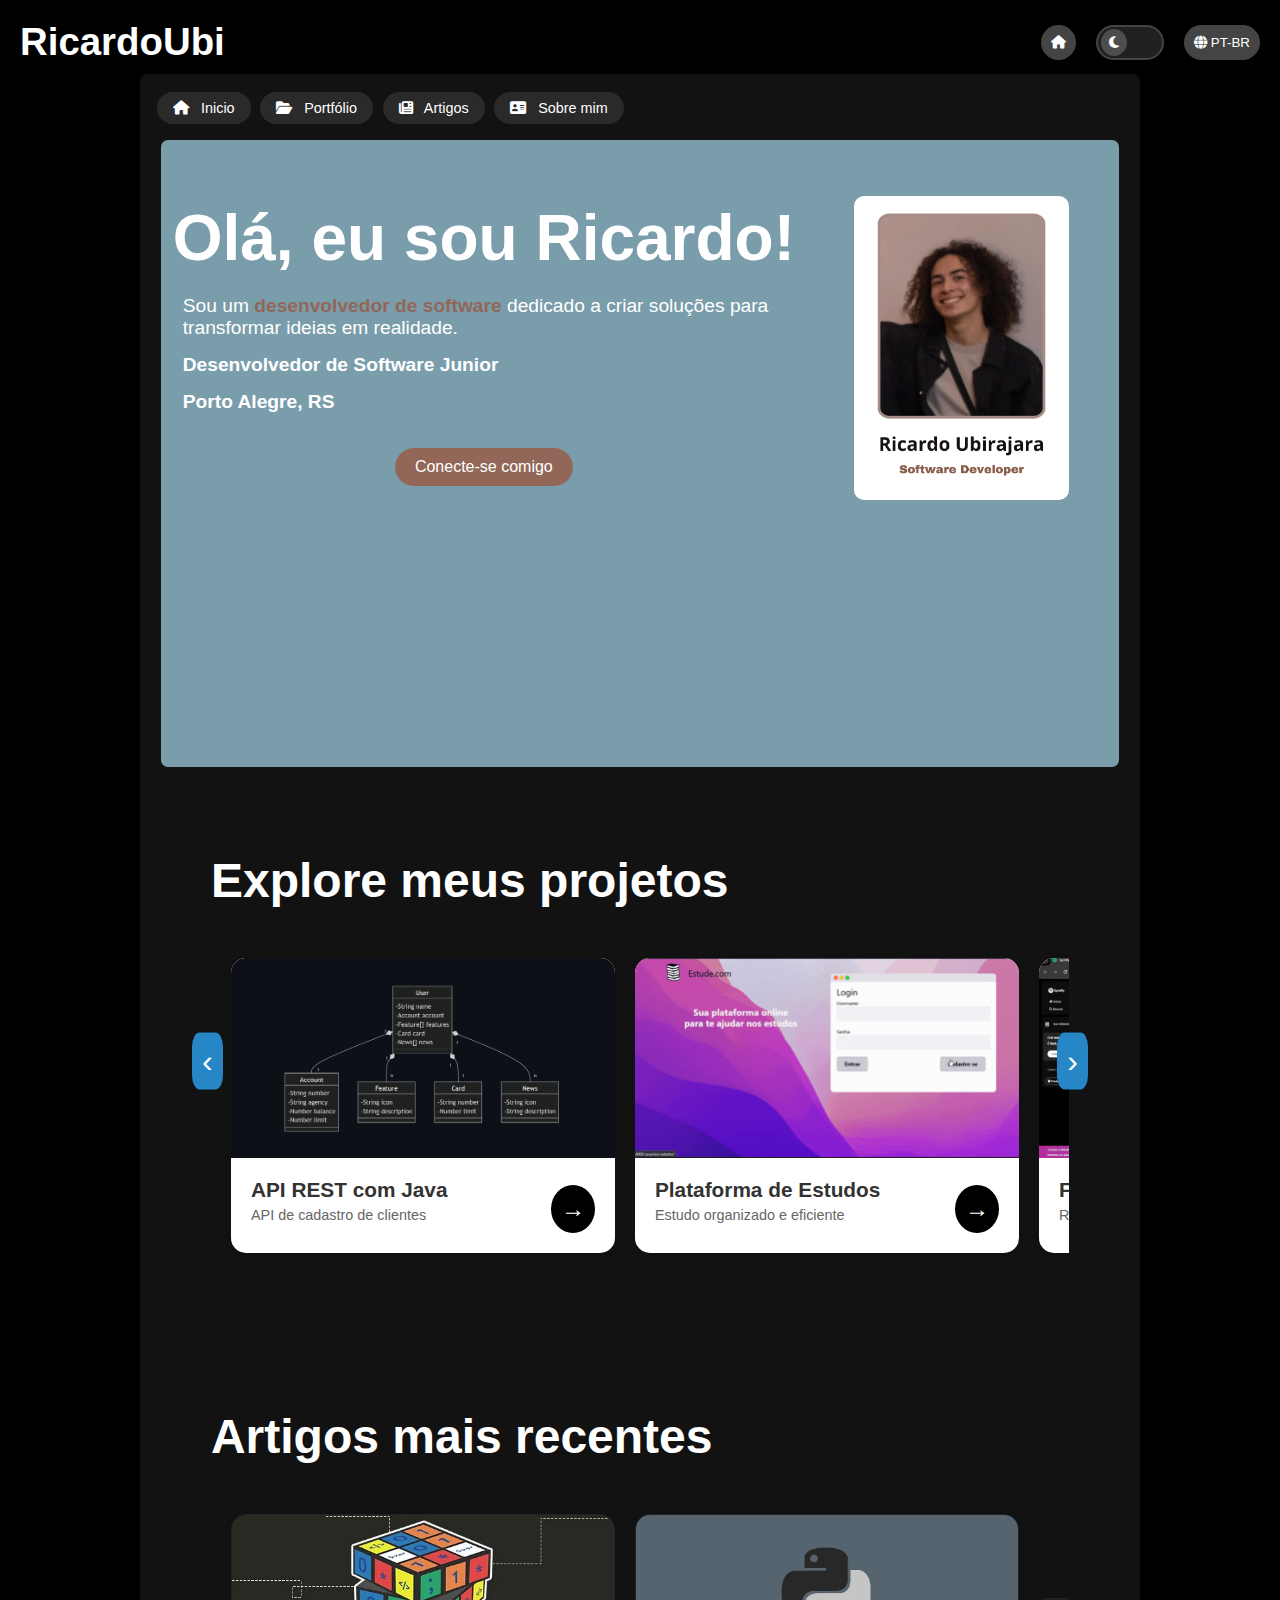
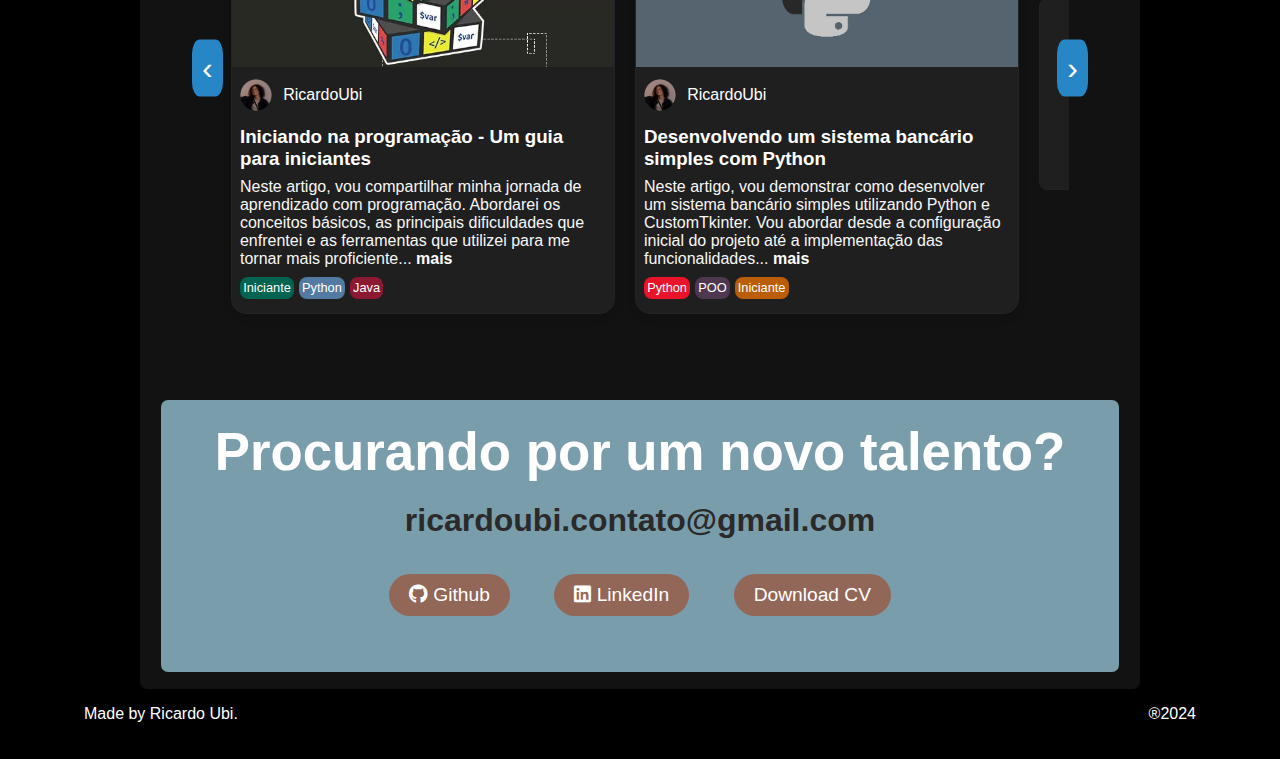
==== index.html @ be687db8 "Iniciando repositorio com arquivos principais" ====
<!DOCTYPE html>
<html lang="pt-br">

<head>
    <meta charset="UTF-8">
    <meta name="viewport" content="width=device-width, initial-scale=1.0">
    <title>Ricardo Ubirajara | Software Developer Portfolio</title>
    <link rel="stylesheet" href="https://cdnjs.cloudflare.com/ajax/libs/font-awesome/6.4.2/css/all.min.css">
    <link href="https://fonts.googleapis.com/css2?family=Roboto:wght@700&display=swap" rel="stylesheet">
    <link rel="stylesheet" href="assets/css/styles.css">
    <link rel="stylesheet" href="assets/css/index/styles-index.css">
    <link rel="stylesheet" href="assets/css/response.css">
    <link rel="stylesheet" href="assets/css/response-index.css">
</head>

<body>
    <nav class="container">
        <h1>RicardoUbi</h1>
        <ul>
            <li>
                <a class="button-home" href="/">
                    <span class="fa-solid fa-house">
                    </span>
                </a>
            </li>
            <li>
                <span class="button-theme-container">
                    <button id="theme-toggle" class="button-theme-alternative">
                        <span id="theme-icon" class="fa-solid fa-moon" style="margin-top: 0;">
                        </span>
                    </button>
                </span>
            </li>
            <li><button id="language-toggle"><span class="fa fa-globe"></span> <span id="language_select">PT-BR</span></button></li>
        </ul>
    </nav>

    <div id="language-popup" class="popup section">
        <p id="language_popup">Selecione o idioma:</p>
        <ul>
          <li>
            <button onclick="setLanguage('pt')">
                <p><strong>Português do Brasil</strong></p>
                <p>Brazilian Portuguese</p>
            </button>
            
        </li>
          <li>
            <button onclick="setLanguage('en')">
                <p><strong>English</strong></p>
                <p>English</p>
            </button>
            
        </li>
          <li>
            <button onclick="setLanguage('es')">
                <p><strong>Español de Latinoamérica</strong></p>
                <p>Latin America Spanish</p>
            </button>
            
        </li>
        </ul>
    </div>

    <div class="main">
        <section class="section redirect-pages-section" style="margin-top: 1rem;">
            <div class="redirects-button-container">
                <a href="/" class="redirect-button">
                    <i class="fa-solid fa-house"></i>
                    <span id="redirect_pages_home">Inicio</span>
                </a>
                <a href="/portfolio.html" class="redirect-button">
                    <i class="fas fa-folder-open"></i>
                    <span id="redirect_pages_portfolio">Portfólio</span>
                </a>
                <a href="/articles.html" class="redirect-button">
                    <i class="fas fa-newspaper"></i>
                    <span id="redirect_pages_articles">Artigos</span>
                </a>
                <a href="/about.html" class="redirect-button" id="about">
                    <i class="fas fa-address-card"></i>
                    <span id="redirect_pages_about_me">Sobre Mim</span>
                </a>
            </div>
        </section>

        <section class="section introdution-section" id="introdution">
            <div class="introdution-section-header">
                <div class="introdution-header-text-info">
                    <h1 id="introduction_greeting">Olá, eu sou Ricardo!</h1>
                    <p id="description">
                        <span id="introduction_description_init">Sou um</span>
                        <strong id="introduction_description_strong" style="color: #926758; ">desenvolvedor de software</strong>
                        <span id="introduction_description_final">dedicado a criar soluções para transformar ideias em realidade.</span>
                    </p>
                    <p><strong id="introduction_description_occupation">Desenvolvedor de Software Junior</strong></p>
                    <p><strong id="introduction_description_city">Porto Alegre, RS</strong></p>
                    <a href="https://www.linkedin.com/in/ricardoubi/" target="_blank">
                        <button class="introdution-conect-me" id="introduction_connect_button">Conecte-se comigo</button>
                    </a>
                </div>
                <div class="introdution-container-header-image-info" id="introduction-image-responsive">
                    <img src="assets/files/index/image-introduction.png" class="introdution-header-image-info" id="responsive-image">
                </div>
            </div>
        </section>

        <section class="section portfolio-section" id="portfolio">
            <div class="portfolio-section-header">
                <h1 id="portfolio_head">Explore meus projetos</h1>
            </div>
            <div class="scroll-container">
                <button id="scroll-left" class="scroll-button">‹</button>
                <div class="portfolio-cards-container">
                    <div class="portfolio-card">
                        <div class="portfolio-card-header">
                            <img src="assets/files/index/projeto-api-java.png" alt="Peperomia Plants" class="portfolio-card-image">
                        </div>
                        <div class="portfolio-card-body">
                            <h3 id="portfolio_post_one_title">API REST com Java</h3>
                            <p id="portfolio_post_one_p">API de cadastro de clientes</p>
                            <a class="portfolio-go-project" href="/portfolio.html">→</a>
                        </div>
                    </div>

                    <div class="portfolio-card">
                        <div class="portfolio-card-header">
                            <img src="assets/files/index/projeto-estudos.png" alt="Peperomia Plants" class="portfolio-card-image">
                        </div>
                        <div class="portfolio-card-body">
                            <h3 id="portfolio_post_two_title">Plataforma de Estudos</h3>
                            <p id="portfolio_post_two_p">Estudo organizado e eficiente</p>
                            <a class="portfolio-go-project" href="/portfolio.html">→</a>
                        </div>
                    </div>

                    <div class="portfolio-card">
                        <div class="portfolio-card-header">
                            <img src="assets/files/index/projeto-spotify.gif" alt="Peperomia Plants" class="portfolio-card-image">
                        </div>
                        <div class="portfolio-card-body">
                            <h3 id="portfolio_post_three_title">Frontend do Spotify</h3>
                            <p id="portfolio_post_three_p">Réplica autêntica do Spotify</p>
                            <a class="portfolio-go-project" href="/portfolio.html">→</a>
                        </div>
                    </div>

                    <div class="view-more" style="margin-top: 3%;">
                        <div style="margin: 3rem;">
                            <p id="portfolio_post_view_more">Explore os trabalhos mais recentes e veja a evolução em cada detalhe.</p>
                            <a style="color:#000;" href="/portfolio.html" class="btn-view-more"><strong><p id="generic_post_view_more_btn">Ver mais</p></strong></a>
                        </div>
                    </div>

                </div>
                <button id="scroll-right" class="scroll-button">›</button>
            </div>
        </section>

        <section class="section articles-section" id="articles-section">
            <div class="articles-section-header">
                <h1 id="articles_head">Artigos mais recentes</h1>
            </div>
            <div class="scroll-container scroll-articles-container">
                <button id="scroll-articles-left" class="scroll-button" style="margin-top: 12%;">‹</button>
                <div class="articles-cards-container">

                    <div class="post">
                        <div class="post-header">
                            <img class="post-background-image" src="assets/files/index/artigo-iniciando-programacao.png" alt="Imagem da publicação">
                        </div>
                        <div class="post-main">
                            <div class="user-info">
                                <img src="assets/files/index/image-profile.png" alt="Foto de perfil">
                                <span class="username">RicardoUbi</span>
                            </div>
                            <div class="post-content">
                                <h3 id="articles_post_one_title">Iniciando na programação - Um guia para iniciantes</h3>
                                <p><span id="articles_post_one_p">Neste artigo, vou compartilhar minha jornada de aprendizado com programação. Abordarei os conceitos básicos, as principais dificuldades que enfrentei e as ferramentas que utilizei para me tornar mais proficiente...</span><a Style="text-decoration: none;"href="/articles.html"> <Strong id="articles_post_more_btn">mais</strong></a></p>
                            </div>
                            <div class="post-stats">
                                <span class="post-tags tag1">Iniciante</span>
                                <span class="post-tags tag6">Python</span>
                                <span class="post-tags tag4">Java</span>
                            </div>
                        </div>
                        
                    </div>
    
                    <div class="post">
                        <div class="post-header">
                            <img class="post-background-image" src="assets/files/index/artigo-desenvolvendo-python.png" alt="Imagem da publicação">
                        </div>
                        <div class="post-main">
                            <div class="user-info">
                                <img src="assets/files/index/image-profile.png" alt="Foto de perfil">
                                <span class="username">RicardoUbi</span>
                            </div>
                            <div class="post-content">
                                <h3 id="articles_post_two_title">Desenvolvendo um sistema bancário simples com Python</h3>
                                <p><span id="articles_post_two_p">Neste artigo, vou demonstrar como desenvolver um sistema bancário simples utilizando Python e CustomTkinter. Vou abordar desde a configuração inicial do projeto até a implementação das funcionalidades...</span><a Style="text-decoration: none;"href="/articles.html"> <Strong id="articles_post_more_btn">mais</Strong></a></p>
                            </div>
                            <div class="post-stats">
                                <span class="post-tags tag10">Python</span>
                                <span class="post-tags tag11">POO</span>
                                <span class="post-tags tag13">Iniciante</span>
                            </div>
                        </div>
                        
                    </div>
                    
                    <div class="view-more article-more">
                        <div style="margin: 3rem;">
                            <p id="articles_post_view_more">Explore os artigos mais recentes.</p>
                            <a class="btn-view-more" style="color:#fff;" href="/articles.html"><strong><p id="generic_post_view_more_btn">Ver mais</p></strong></a>
                        </div>
                    </div>

                </div>
                <button id="scroll-articles-right" class="scroll-button" style="margin-top: 12%;">›</button>
            </div>
        </section>
        
        <section class="section contact-section" id="footer">
            <div class="contact-section-header">
                <h1 id="contacts_head">Procurando por um novo talento?</h1>
                    <strong><a class="contact-redirect-email" href="mailto:ricardoubi.contato@gmail.com">ricardoubi.contato@gmail.com</a></strong>
                    <div>
                        <a class="contact-btn-redirect" href="https://github.com/RicardoUbi" target="_blank"><i class="fa-brands fa-github"></i> Github</a>
                        <a class="contact-btn-redirect" href="https://www.linkedin.com/in/ricardoubi/" target="_blank"><i class="fa-brands fa-linkedin"></i> LinkedIn</a>
                        <a class="contact-btn-redirect" href="/_astro/files/BriantiJoris_CV.pdf" target="_blank">Download CV</a>
                    </div>
            </div>
        </section>
            
        <script src="assets/js/script.js"></script>
        <script src="assets/js/index/script-index.js"></script>
    </div>
    <footer>
        <div class="footer-info">
            <span>Made by Ricardo Ubi.</span>
            <span>&reg2024</span>
        </div>
    </footer>
</body>

</html>
---- assets/css/styles.css ----
/* Reset básico */
* {
    margin: 0;
    padding: 0;
    box-sizing: border-box;
}

body {
    font-family: 'Arial', sans-serif;
    background-color: #000;
    color: #fff;
    padding: 20px;
}

/* Style Navbar */
nav.container {
    display: flex;
    justify-content: space-between;
    align-items: center;
    margin: 0 auto 0.6rem auto;
    width:100%;
    flex-wrap: wrap;
    font-size: 1.2rem;
}

nav ul {
    display: flex;
    list-style: none;
    flex-wrap: wrap;
}

nav ul li {
    margin-left: 20px;
    display: flex;
}

nav a, nav button {
    color: #fff;
    text-decoration: none;
    padding: 10px;
    border-radius: 30px;
    transition: background-color 0.3s ease;
}

nav a:hover, nav button:hover {
    background-color: #555;
}

button {
    border: none;
    cursor: pointer;
    background-color: #444;
    color:#C9C5CC;
}

.button-home {
    border: none;
    cursor: pointer;
    background-color: #444;
    color: #fff;
    text-decoration: none;
    padding: 10px;
    font-size: 0.84rem;
    border-radius: 30px;
    transition: background-color 0.3s ease;
}

.button-theme-container {
    background-color: rgba(64, 64, 64, 0.5);
    border: none;
    color: white;
    padding: 2px 2rem;
    text-align: center;
    text-decoration: none;
    display: inline-block;
    font-size: 14px;
    cursor: pointer;
    position: relative;
    border-radius: 30px;
    border: 2px solid #444;
}

.button-theme-alternative {
    position:absolute;
    left: 0.2rem;
    padding: 6px 8px 6px 8px;
    border-radius: 100%;
    background-color: #4d4d4d;
    transition: 0.4s;
}


.section {
    max-width: 1200px;
    width: 90%;
    border-radius: 7px;
}

.main {
    margin: 0 auto;
    width: 1000px;
    background-color: #121212;
    border-radius: 7px;
    border: 1px solid #121212;
}

/* Estilo básico para o popup */
.popup {
  display: none;
  position: absolute;
  text-align: center;
  margin: 0.3rem;
  right: 0;
  width: 12rem;
  height: 11.8rem;
  background-color: #2a2a2a;
  padding: 10px;
  border: 1px solid #2a2a2a;
  color:#fff;
  box-shadow: 0 4px 8px rgba(0, 0, 0, 0.1);
}

.popup ul {
  list-style: none;
  align-items: right;
  margin-top: 5px;
  padding: 0;
}

.popup li button {
  background: none;
  margin: 2px;
  width: 11rem;
  cursor: pointer;
  color: #ddd;
  font-size: 0.8rem;
  padding: 8px;
}

.popup li button:hover {
  background-color: #404040;
}


/* Style Redirect Buttons Pages */
.redirect-pages-section {
    text-align: center;
    background-color: #121212;
    border-radius: 7px;
    padding: 0.1rem 1rem 1rem 1rem;
    display: grid;
}

.redirects-button-container {
    display: flex;
    justify-content: baseline;
    gap: 0.6rem;
}

.redirect-button {
    display: inline-block;
    padding: 0.5rem 1rem;
    font-size: 0.9rem;
    background-color: #2a2a2a;
    color: #fff;
    text-decoration: none;
    border-radius: 25px;
    transition: all 0.3s ease-in-out;
}

.redirect-button:hover {
    background-color: #404040;
    color: #fff;
    box-shadow: 0px 4px 8px rgba(0, 0, 0, 0.2);
}

.redirect-button.active {
    background-color: #fff;
    color: #2a2a2a;
}

.redirect-button i {
    margin-right: 0.5rem;
}

/* Style Light-mode */
body.light-mode {
    background-color: #f0f0f0;
    color: #333333;
}

.light-mode .button-theme-container {
    background-color: #F4F7F9;
}

.light-mode .redirect-button {
    background-color: #808080;
    color: #fff;
}

body.light-mode .main{
    background-color: #fff;
    border: 1px solid #fff;
    color: #333333;
}

body.light-mode .redirect-pages-section{
    background-color: #fff;
    color: #333333;
}

body.light-mode .button-theme-alternative {
    left: calc(100% - 1.8rem); /* MEXER AQUI */
}
---- assets/css/index/styles-index.css ----
/* Style Header Introduction */

.introdution-section {
    margin: 0 auto;
    text-align: center;
    width: 96%;
    background-color: #7A9DAB; /*ADOREI ESSE: 7A9DAB*/
    border-radius: 7px;
    padding: 1px;
    display: grid;
    grid-template-columns: repeat(auto-fit, minmax(300px, 1fr));
    gap: 16px;
}

.introdution-section-header {
    display: flex;
    margin: 20px 0 20px 0;
}

.introdution-section-header h1 {
    font-size: 4rem; 
    color: #fff;
    font-weight: bold;
    margin: 20px 0 20px 0;
}

.introdution-section-header p {
    font-size: 1.2rem;
    color: #fff;
    margin-bottom: 15px;
    margin-left: 1.3rem;
    text-align: left;
}

.introdution-header-text-info {
    padding: 20px 0 20px 0;
    transition: transform 0.3s ease, box-shadow 0.3s ease;
    text-align: center;
    align-items: center;
}

.introdution-container-header-image-info {
    position: relative;
    width: 45%;
    height: 65vh;
    margin: 0 auto;
    overflow: hidden;
    perspective: 3000px;
}

.introdution-header-image-info {
    margin-top: 11%;
    transition: transform 0.3s ease, box-shadow 0.3s ease;
    height: 19rem;
    border-radius: 10px;
    transform-style: preserve-3d;
}

.introdution-container-header-image-info-mobile {
    margin-top: 0%;
    margin-bottom: 1.5rem;
    order: -1;
    width: 100%;
    height: 25vh; 
    object-fit: cover;
}

.introdution-header-image-info-mobile {
    margin-top: 0%;
    height: 15rem;
    width: 100%;
    object-fit: cover;
    border: 1px solid #7A9DAB;    ;
    border-radius: 8px 8px 0 0;
}

.introdution-conect-me {
    background-color: #926758;
    color: white;
    border: none;
    margin: 20px;
    padding: 10px 20px;
    font-size: 1rem;
    border-radius: 30px;
    cursor: pointer;
    transition: background-color 0.3s ease;
}

.introdution-conect-me:hover {
    background-color: #9a7263;
}

/* Style Portfólio */

.portfolio-section {
    margin: 1rem auto;
    width: 96%;
    text-align: center;
    border-radius: 7px;
    padding: 50px;
    margin-bottom: 1rem;
}

.portfolio-section-header {
    display: flex;
    padding: 20px 0 20px 0;
}

.portfolio-section-header h1 {
    font-size: 3rem; 
    color: #fff;
    font-weight: bold;
    margin-bottom: 10px;
}

.scroll-container {
    display: flex;
    overflow-x: hidden;
    scroll-behavior: smooth;
    gap: 16px;
    padding: 20px;
    width: 100%;
    max-width: 1200px;
}

.portfolio-cards-container {
    position: relative;
    display: flex;
    justify-content: center;
    gap: 20px;
}

.portfolio-card {
    background-color: #fff;
    border-radius: 15px;
    box-shadow: 0 4px 8px rgba(0, 0, 0, 0.1);
    overflow: hidden;
    width: 24rem;
    position: relative;
    transition: transform 0.3s ease, box-shadow 0.3s ease;
}

.portfolio-card:hover {
    transform: translateY(-10px);
    box-shadow: 0 6px 15px rgba(0, 0, 0, 0.2);
}

.portfolio-card-header {
    position: relative;
    height: 200px;
}

.portfolio-card-image {
    width: 100%;
    height: 100%;
    object-fit: cover;
}

.portfolio-card-body {
    padding: 20px;
    text-align: left;
}

.portfolio-card-body h3 {
    font-size: 1.3rem;
    color: #333;
    margin-bottom: 5px;
}

.portfolio-card-body p {
    font-size: 0.9rem;
    color: #666;
    margin-bottom: 10px;
}

.portfolio-go-project {
    position: absolute;
    text-decoration: none;
    bottom: 20px;
    right: 20px;
    background-color: #000;
    color: white;
    border: none;
    padding: 10px;
    border-radius: 50%;
    font-size: 1.5rem;
    cursor: pointer;
    transition: background-color 0.3s ease;
}

.portfolio-go-project:hover {
    background-color: #333;
}

.portfolio-more-projects {
    position: absolute;
    bottom: 0;
    background-color: #1b65cb;
    color: white;
    border: none;
    padding: 10px;
    width: 24rem;
    border-radius: 0 0 8px 8px;
    font-size: 1.3rem;
    cursor: pointer;
    display: flex;
    justify-content: space-between;
    transition: background-color 0.3s ease;
}

.portfolio-more-projects:hover {
    background-color: #2686C6;
}

.portfolio-more-projects p {
    padding: auto;
}

.scroll-button {
    background-color: #2686C6;
    border: none;
    color: white;
    padding: 10px;
    border-radius: 25%;
    font-size: 2rem;
    cursor: pointer;
    position: absolute;
    margin-top: 8%;
    transform: translateY(-50%);
    z-index: 1;
}

#scroll-left {
    left: 15%;
}

#scroll-right {
    right: 15%;
}

.scroll-button:hover {
    background-color: #1b65cb;
}

/* Style Articles Posts*/

.articles-section {
    margin: 1rem auto;
    width: 96%;
    text-align: center;
    border-radius: 7px;
    padding: 50px;
    margin-bottom: 1rem;
}

.articles-section-header {
    display: flex;
    padding: 20px 0 20px 0;
}

.articles-section-header h1 {
    font-size: 3rem; 
    color: #fff;
    font-weight: bold;
    margin-bottom: 10px;
    
}

.articles-cards-container {
    position: relative;
    display: flex;
    justify-content: center;
    gap: 20px;
}

.post {
    background-color: #1f1f1f;
    border: 1px solid #222328;
    color: #fff;
    border-radius: 15px;
    box-shadow: 0 4px 8px rgba(0, 0, 0, 0.1);
    overflow: hidden;
    width: 24rem;
    height:25rem;
    position: relative;
    transition: transform 0.3s ease, box-shadow 0.3s ease;
}

.post-background-image{
    height: 9.5rem;
    width: 100%;
    object-fit: cover;
}

.post-main{
    margin: 0.5rem;
}

.user-info {
    display: flex;
    align-items: center;
}

.user-info img {
    width: 2rem;
    height: 2rem;
    border-radius: 50%;
    margin-right: 0.7rem;
}

.post-content h3 {
    text-align: start;
    margin-top: 0.9rem;
}

.post-content p {
    text-align: start;
    margin-top: 0.5rem;
    color: #f7f7f7;
}

.post-content a {
    color: #fff;
}

.post-content img {
    width: 100%;
    margin-top: 10px;
}

.post-stats {
    font-size: 0.8rem;
    margin-top: 0.6rem;
    display: flex;
    width: 100%;
}

.post-tags {
    color: #fff;
    border-radius: 8px; 
    padding: 0.2rem;
    margin-right: 0.3rem;
}

#scroll-articles-left {
    left: 15%;
}

#scroll-articles-right {
    right: 15%;
}

.view-more {
    margin-top: 7%;
    justify-content: center;
    text-align: center;
    background-color: white;
    text-decoration: none;
    color: black;
    padding: 10px;
    height: 12rem;
    width: 24rem;
    border-radius:8px;
    transition: background-color 0.3s ease;
}
  
.view-more p {
    font-size: 1.1rem;
}
  
.btn-view-more {
    cursor: pointer;
    margin: 2rem;
    text-decoration: none;
}

.article-more {
    background-color: #1f1f1f; 
    border: 1px solid #222328; 
    color: #fff;
}

/* Style Colors Tags */
.tag1 {
    background-color: rgb(0, 100, 80);
}
.tag2 {
    background-color: rgb(132, 0, 231);
}
.tag3 {
    background: rgb(30, 50, 100);
}

.tag4 {
    background: rgb(140, 25, 50);
}

.tag5 {
    background: rgb(232, 17, 91);
}
.tag6 {
    background: rgb(83, 122, 161);
}

.tag7 {
    background: rgb(142, 102, 172);
}

.tag8 {
    background: rgb(20, 138, 8);
}

.tag9 {
    background: rgb(30, 50, 100);
}

.tag10 {
    background: rgb(233, 20, 41);
}

.tag11 {
    background: rgb(80, 55, 80);
}

.tag12 {
    background: rgb(216, 64, 0);
}

.tag13 {
    background: rgb(186, 93, 7);
}

.tag14 {
    background: rgb(0, 30, 80);
}

.tag15 {
    background: rgb(60, 30, 80);
}

/* Style Contact */

.contact-section {
    margin: auto auto 1rem auto;
    width: 96%;
    text-align: center;
    background-color: #7A9DAB;
    border-radius: 7px;
    padding: 1px;
}

.contact-section-header {
    margin: 20px 0 20px 0;
}

.contact-section-header h1 {
    font-size: 3.3rem; 
    color: #fff;
    font-weight: bold;
    margin: 20px 0 20px 0;
}

.contact-redirect-email {
    color: #2a2a2a;
    text-decoration: none;
    margin: 80px;
    font-size: 2rem;
    transition: color 0.3s ease;
}

.contact-redirect-email:hover {
    color: #404040;
}

.contact span {
    display: block;
    margin: 10px 0;
}

.contact-btn-redirect {
    display: inline-block;
    background-color: #926758;
    color: white;
    padding: 10px 20px;
    border-radius: 30px;
    text-decoration: none;
    margin: 35px 20px;
    font-size: 1.2rem;
    transition: background-color 0.3s ease;
}

.contact-btn-redirect:hover {
    background-color: #9a7263;
    color: white;
}

/* Style Footer */

footer {
    justify-content: center;
}

.footer-info {
    display: flex;
    justify-content: space-between; 
    flex-wrap: wrap;
    padding: 1rem 4rem;
}


/* Light-mode */

.light-mode .post {
    background-color: #F4F7F9;
    color: #333333;
    border: none;
}

.light-mode .post p{
    color: #333333;
}

.light-mode .post a{
    color: #333333;
}

.light-mode .profile-border {
    border-color: #DDDDDD;
}

.light-mode .articles-section{
    background-color: #7A9DAB;
}

.light-mode .portfolio-section{
    background-color: #7A9DAB;
}

.light-mode .article-more {
    background-color: #F4F7F9;
    border-color: #F4F7F9;
    color: #333333;
}

.light-mode .scroll-button {
    background-color: #A65E41;
}

.light-mode .scroll-button:hover {
    background-color: #6D4C41;
}
---- assets/css/response.css ----
/* Ajustes para tablets */
@media screen and (max-width: 720px) and (max-width: 1015px){

    nav.container {
        font-size: 0.8rem;
        width: 95%;
    }
    
    nav ul li {
        margin-left: 8px;
        display: flex;
    }
    
    nav a, nav button {
        padding: 5px;
        font-size: 0.7rem;
    }
    
    .button-home {
        font-size: 0.7rem;
    }

    .main {
        width: 100%;
    }

    .redirect-button {
        padding: 0.7rem 0.3rem 0.7rem 0.3rem;
        font-size: 0.66rem;
    }

    .redirect-button i {
        margin-right: 0.15rem;
    }
    
    .section {
        max-width: 740px;
    }
    
}
---- assets/css/response-index.css ----
@media screen and (max-width: 720px) {
    
    .introdution-section-header {
        display: flex;
        flex-direction: column;
        align-items: center;
        margin: 10px 0 10px 0;
    }
    .introdution-section-header h1 {
        font-size: 2rem; 
        margin: 10px 0 10px 0;
    } 
    .introdution-section-header p {
        font-size: 1rem;
        margin-bottom: 15px;
        margin-right: 4px;
        margin-left: 9px;
        text-align: left;
    }

    .introdution-header-text-info {
        padding: 6px;
    }

    .portfolio-section {
        padding: 50px 0;
    }
    

    .portfolio-section-header h1 {
        font-size: 2rem; 
    }

    .scroll-container {
        gap: 2px;
        padding: 10px;
        width: 100%;
        max-width: 1200px;
        overflow-x:auto;
        scroll-behavior:auto;
    }

    .portfolio-cards-container {
        position: relative;
        display: flex;
        justify-content: center;
        gap: 20px;
    }

    .portfolio-card {
        width: 18.5rem;
    }

    .scroll-button {
        position: absolute;
        margin-top: 80%;
        transform: translateY(-50%);
        padding: 1px 8px 2px 8px;
        z-index: 1;
    }
    
    #scroll-left {
        left: 75%;
    }
    
    #scroll-right {
        right: 8%;
    }

    .articles-section {
        padding: 50px 0;
    }

    .articles-section-header h1 {
        font-size: 2rem; 
    }

    .scroll-container {
        gap: 2px;
        padding: 10px;
        width: 100%;
        max-width: 1200px;
        overflow-x:auto;
        scroll-behavior:auto;
    }

    .articles-cards-container {
        position: relative;
        display: flex;
        justify-content: center;
        gap: 20px;
    }

    .post {
        width: 19.5rem;
        height:25.5rem;
    }
    
    #scroll-articles-left {
        left: 75%;
        top: 193%;
    }
    
    #scroll-articles-right {
        right: 8%;
        top: 193%;
    }


    .contact-section {
        margin: auto auto 1rem auto;
        width: 96%;
        text-align: center;
        border-radius: 7px;
        padding: 1px;
    }

    .contact-section-header {
        margin: 20px 0 20px 0;
    }

    .contact-section-header h1 {
        font-size: 2.1rem; 
    }

    .contact-redirect-email {
        margin: 8px;
        font-size: 1.3rem;
    }

    .contact span {
        display: block;
        margin: 10px 0;
    }

    .contact-btn-redirect {
        padding: 10px;
        margin: 35px 2px;
        font-size: 0.9rem;
    }
    
}
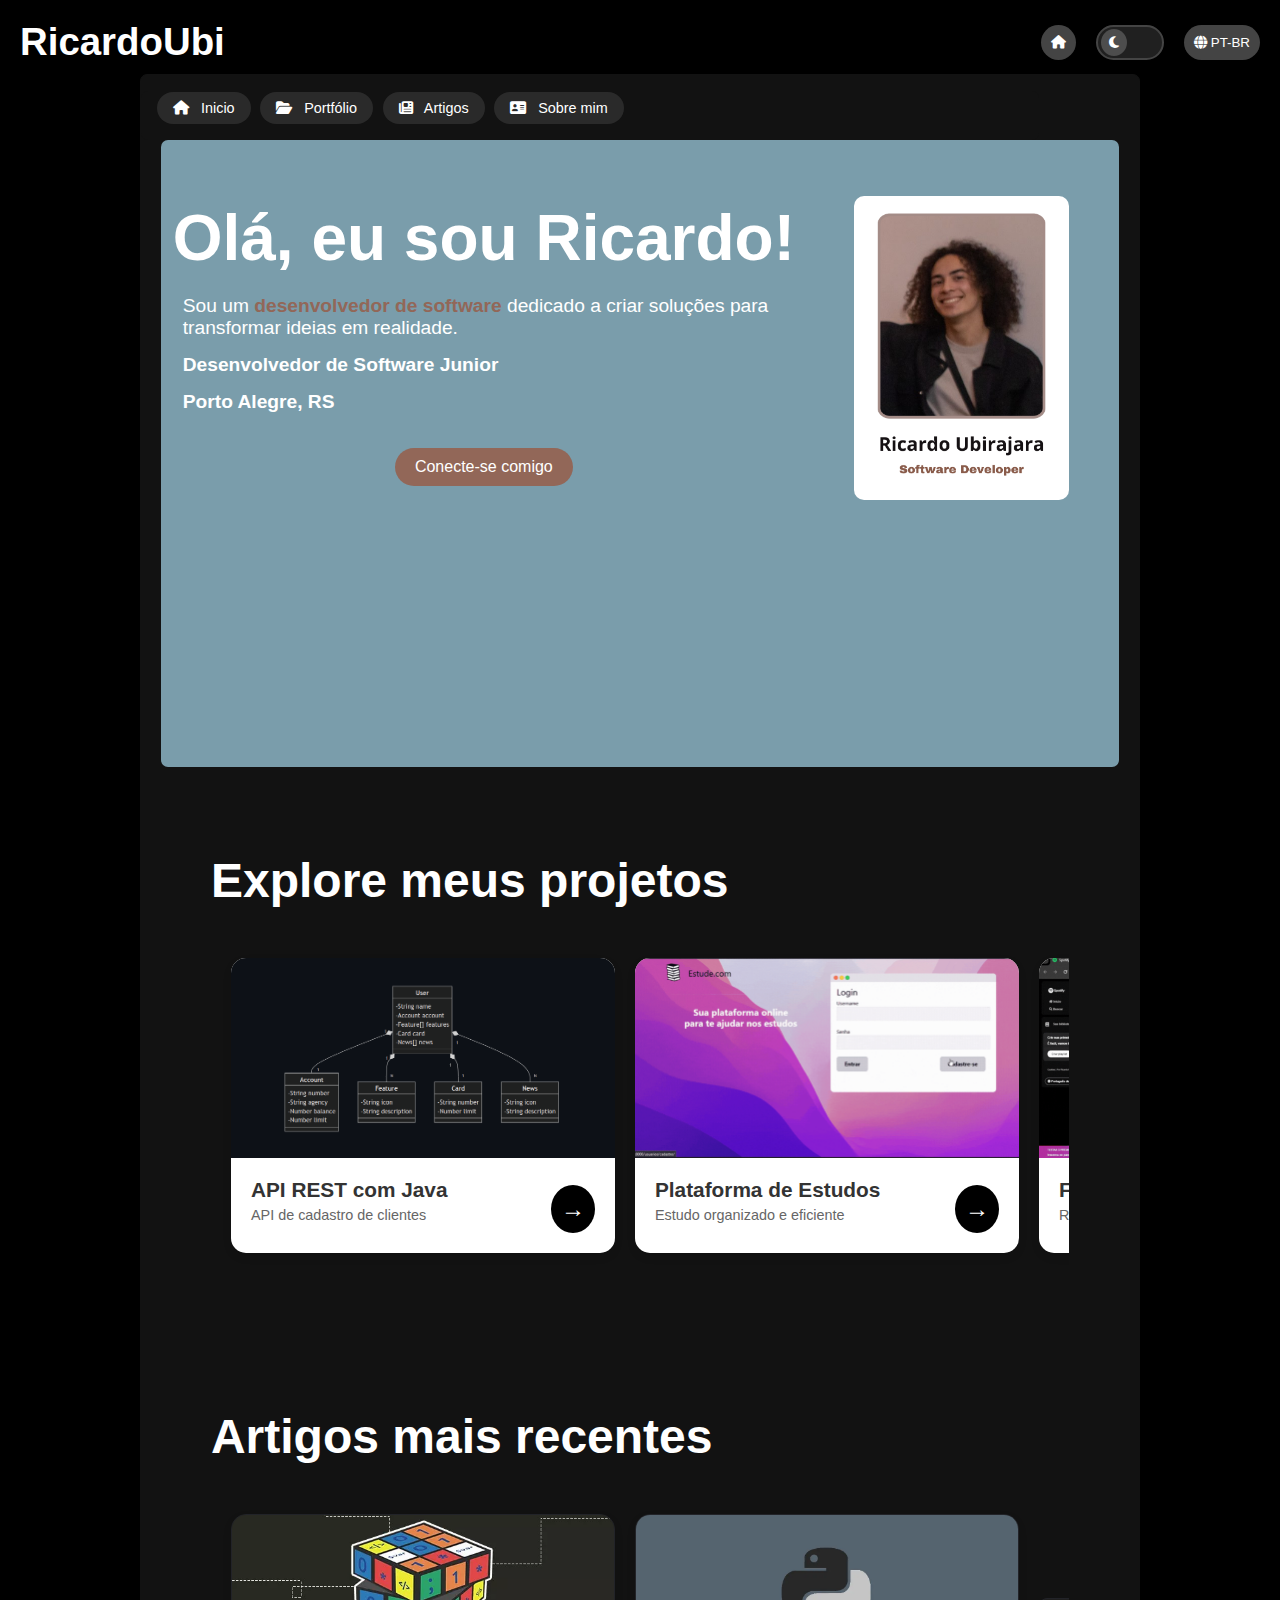
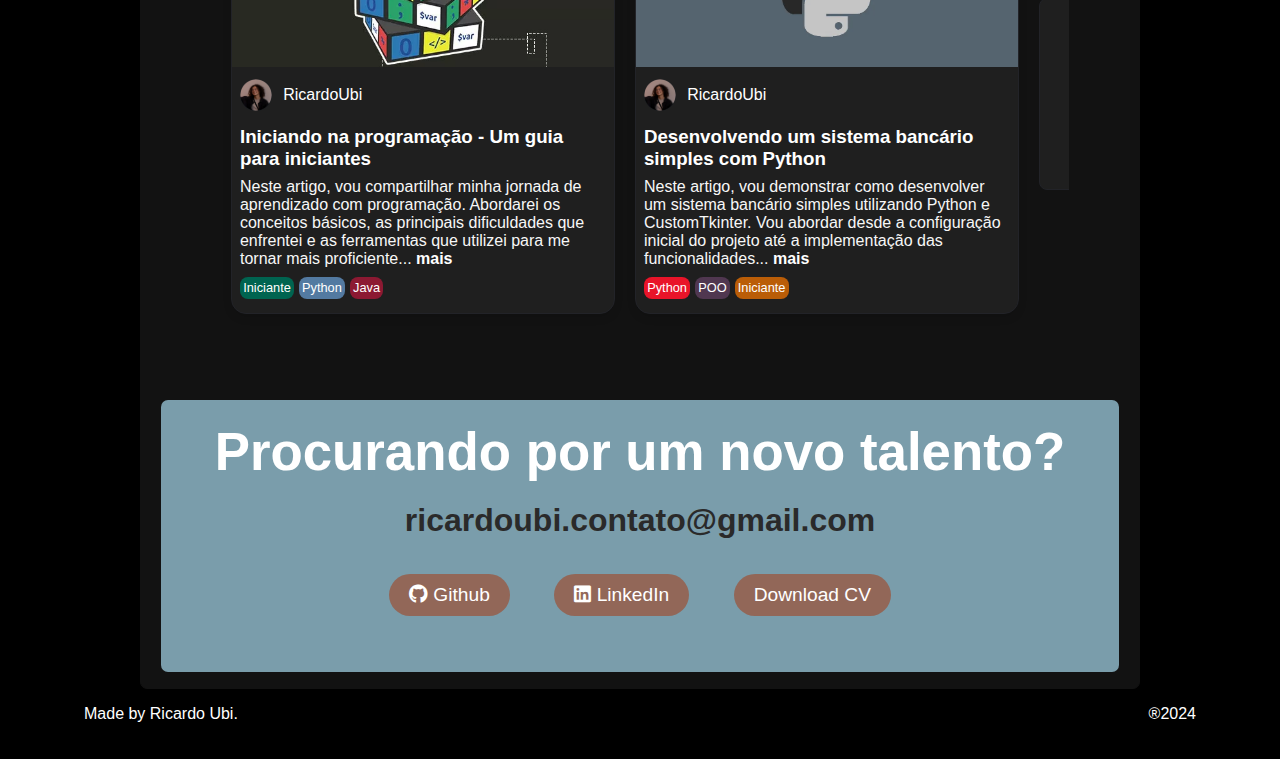
==== commit f405fdf7: "Organizando pastas e corrindo pequenos problemas de responsividade" ====
--- a/index.html
+++ b/index.html
@@ -4,13 +4,13 @@
 <head>
     <meta charset="UTF-8">
     <meta name="viewport" content="width=device-width, initial-scale=1.0">
-    <title>Ricardo Ubirajara | Software Developer Portfolio</title>
+    <title>Ricardo Ubirajara | Software Developer</title>
     <link rel="stylesheet" href="https://cdnjs.cloudflare.com/ajax/libs/font-awesome/6.4.2/css/all.min.css">
     <link href="https://fonts.googleapis.com/css2?family=Roboto:wght@700&display=swap" rel="stylesheet">
     <link rel="stylesheet" href="assets/css/styles.css">
     <link rel="stylesheet" href="assets/css/index/styles-index.css">
     <link rel="stylesheet" href="assets/css/response.css">
-    <link rel="stylesheet" href="assets/css/response-index.css">
+    <link rel="stylesheet" href="assets/css/index/response-index.css">
 </head>
 
 <body>
@@ -110,7 +110,6 @@
                 <h1 id="portfolio_head">Explore meus projetos</h1>
             </div>
             <div class="scroll-container">
-                <button id="scroll-left" class="scroll-button">‹</button>
                 <div class="portfolio-cards-container">
                     <div class="portfolio-card">
                         <div class="portfolio-card-header">
@@ -153,7 +152,6 @@
                     </div>
 
                 </div>
-                <button id="scroll-right" class="scroll-button">›</button>
             </div>
         </section>
 
@@ -162,7 +160,6 @@
                 <h1 id="articles_head">Artigos mais recentes</h1>
             </div>
             <div class="scroll-container scroll-articles-container">
-                <button id="scroll-articles-left" class="scroll-button" style="margin-top: 12%;">‹</button>
                 <div class="articles-cards-container">
 
                     <div class="post">
@@ -217,7 +214,6 @@
                     </div>
 
                 </div>
-                <button id="scroll-articles-right" class="scroll-button" style="margin-top: 12%;">›</button>
             </div>
         </section>
         
--- a/assets/css/index/styles-index.css
+++ b/assets/css/index/styles-index.css
@@ -115,12 +115,25 @@
 
 .scroll-container {
     display: flex;
-    overflow-x: hidden;
+    overflow-x: auto;
     scroll-behavior: smooth;
     gap: 16px;
     padding: 20px;
     width: 100%;
     max-width: 1200px;
+}
+
+.scroll-container::-webkit-scrollbar {
+    height: 6px; /* altura da barra horizontal */
+}
+
+.scroll-container::-webkit-scrollbar-track {
+    background-color: none; /* Cor de fundo da trilha */
+}
+
+.scroll-container::-webkit-scrollbar-thumb {
+    background-color: #888; /* Cor do polegar da barra */
+    border-radius: 10px;
 }
 
 .portfolio-cards-container {
@@ -216,31 +229,6 @@
     padding: auto;
 }
 
-.scroll-button {
-    background-color: #2686C6;
-    border: none;
-    color: white;
-    padding: 10px;
-    border-radius: 25%;
-    font-size: 2rem;
-    cursor: pointer;
-    position: absolute;
-    margin-top: 8%;
-    transform: translateY(-50%);
-    z-index: 1;
-}
-
-#scroll-left {
-    left: 15%;
-}
-
-#scroll-right {
-    right: 15%;
-}
-
-.scroll-button:hover {
-    background-color: #1b65cb;
-}
 
 /* Style Articles Posts*/
 
@@ -340,14 +328,6 @@
     border-radius: 8px; 
     padding: 0.2rem;
     margin-right: 0.3rem;
-}
-
-#scroll-articles-left {
-    left: 15%;
-}
-
-#scroll-articles-right {
-    right: 15%;
 }
 
 .view-more {
--- a/assets/css/index/response-index.css
+++ b/assets/css/index/response-index.css
@@ -0,0 +1,126 @@
+@media screen and (max-width: 720px) {
+    
+    .introdution-section-header {
+        display: flex;
+        flex-direction: column;
+        align-items: center;
+        margin: 10px 0 10px 0;
+    }
+    .introdution-section-header h1 {
+        font-size: 2rem; 
+        margin: 10px 0 10px 0;
+    } 
+    .introdution-section-header p {
+        font-size: 1rem;
+        margin-bottom: 15px;
+        margin-right: 4px;
+        margin-left: 9px;
+        text-align: left;
+    }
+
+    .introdution-header-text-info {
+        padding: 6px;
+    }
+
+    .portfolio-section {
+        padding: 50px 0;
+    }
+    
+
+    .portfolio-section-header h1 {
+        font-size: 2rem; 
+    }
+
+    .scroll-container {
+        gap: 2px;
+        padding: 10px;
+        width: 100%;
+        max-width: 1200px;
+        overflow-x:auto;
+        scroll-behavior:auto;
+    }
+
+    .portfolio-cards-container {
+        position: relative;
+        display: flex;
+        justify-content: center;
+        gap: 20px;
+    }
+
+    .portfolio-card {
+        width: 18.5rem;
+    }
+
+    .portfolio-go-project {
+        padding: 8px 10px 8px 10px;
+    }
+
+    .articles-section {
+        padding: 50px 0;
+    }
+
+    .articles-section-header h1 {
+        font-size: 2rem; 
+    }
+
+    .scroll-container {
+        gap: 2px;
+        padding: 10px;
+        width: 100%;
+        max-width: 1200px;
+        overflow-x:auto;
+        scroll-behavior:auto;
+    }
+
+    .articles-cards-container {
+        position: relative;
+        display: flex;
+        justify-content: center;
+        gap: 20px;
+    }
+
+    .post {
+        width: 19.5rem;
+        height:25.5rem;
+    }
+    
+
+    .view-more {
+        height: 12rem;
+        width: 18.5rem;
+    }
+
+
+    .contact-section {
+        margin: auto auto 1rem auto;
+        width: 96%;
+        text-align: center;
+        border-radius: 7px;
+        padding: 1px;
+    }
+
+    .contact-section-header {
+        margin: 20px 0 20px 0;
+    }
+
+    .contact-section-header h1 {
+        font-size: 2.1rem; 
+    }
+
+    .contact-redirect-email {
+        margin: 8px;
+        font-size: 1.3rem;
+    }
+
+    .contact span {
+        display: block;
+        margin: 10px 0;
+    }
+
+    .contact-btn-redirect {
+        padding: 10px;
+        margin: 35px 2px;
+        font-size: 0.9rem;
+    }
+    
+}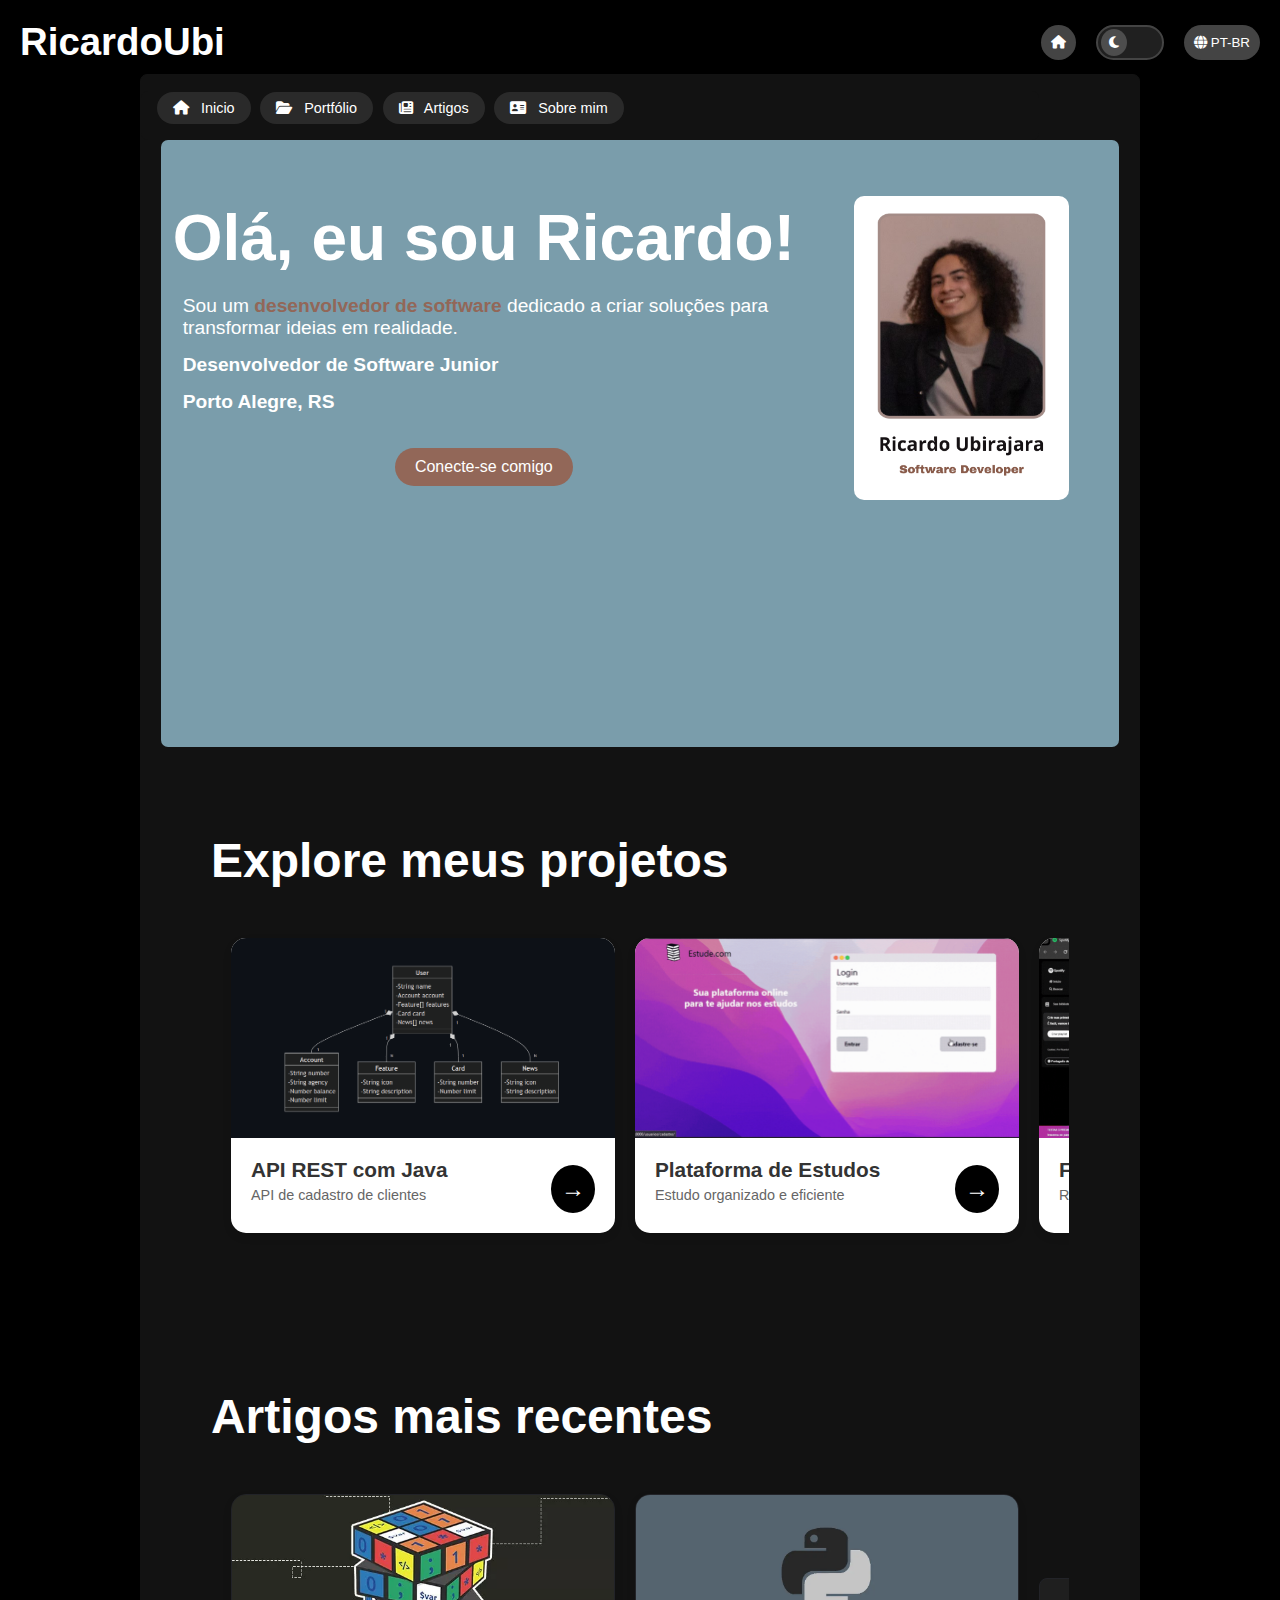
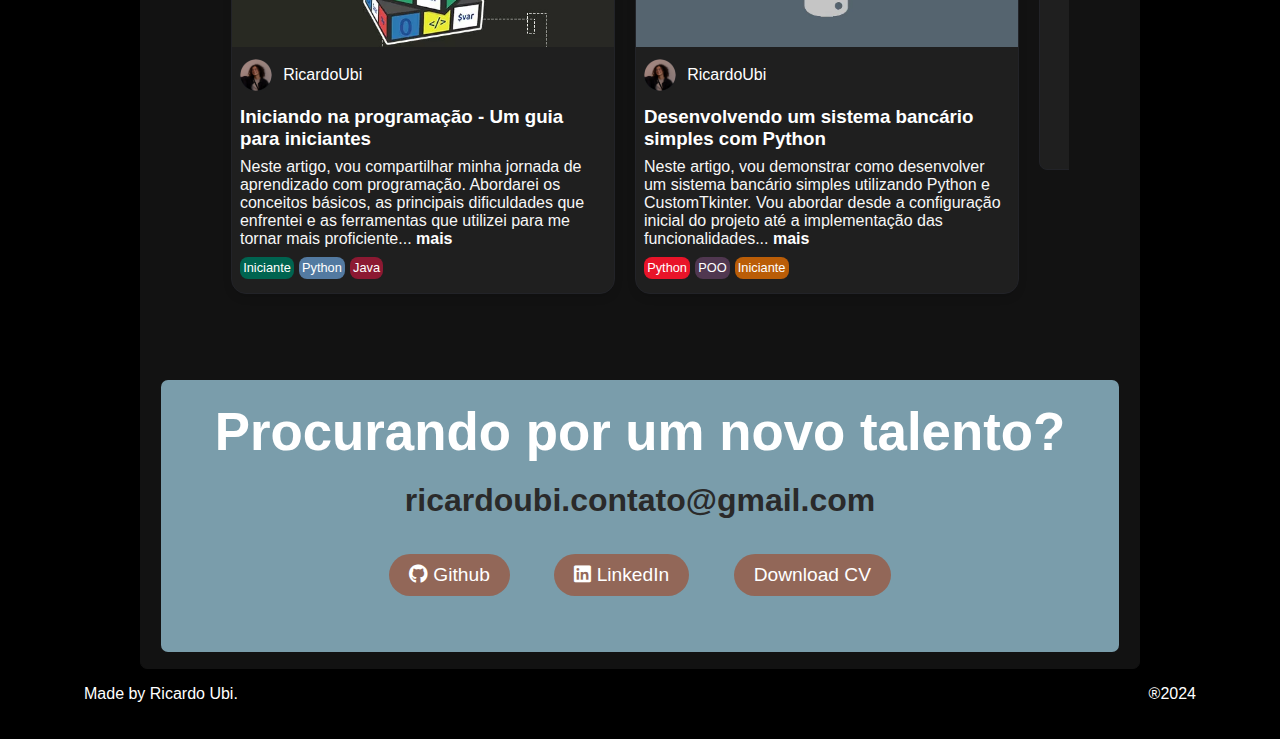
==== commit 4daf35b3: "Adicionando melhorias e artigos" ====
--- a/index.html
+++ b/index.html
@@ -118,7 +118,7 @@
                         <div class="portfolio-card-body">
                             <h3 id="portfolio_post_one_title">API REST com Java</h3>
                             <p id="portfolio_post_one_p">API de cadastro de clientes</p>
-                            <a class="portfolio-go-project" href="/portfolio.html">→</a>
+                            <a class="portfolio-go-project" href="https://github.com/RicardoUbi/Dio-Java_Backend_Developer/tree/main/API_REST_Nuvem_Spring_Boot">→</a>
                         </div>
                     </div>
 
@@ -129,7 +129,7 @@
                         <div class="portfolio-card-body">
                             <h3 id="portfolio_post_two_title">Plataforma de Estudos</h3>
                             <p id="portfolio_post_two_p">Estudo organizado e eficiente</p>
-                            <a class="portfolio-go-project" href="/portfolio.html">→</a>
+                            <a class="portfolio-go-project" href="https://github.com/RicardoUbi/Plataforma-Estudos">→</a>
                         </div>
                     </div>
 
@@ -140,7 +140,7 @@
                         <div class="portfolio-card-body">
                             <h3 id="portfolio_post_three_title">Frontend do Spotify</h3>
                             <p id="portfolio_post_three_p">Réplica autêntica do Spotify</p>
-                            <a class="portfolio-go-project" href="/portfolio.html">→</a>
+                            <a class="portfolio-go-project" href="https://github.com/RicardoUbi/FrontEnd-Collection/tree/master/Spotify">→</a>
                         </div>
                     </div>
 
@@ -173,7 +173,7 @@
                             </div>
                             <div class="post-content">
                                 <h3 id="articles_post_one_title">Iniciando na programação - Um guia para iniciantes</h3>
-                                <p><span id="articles_post_one_p">Neste artigo, vou compartilhar minha jornada de aprendizado com programação. Abordarei os conceitos básicos, as principais dificuldades que enfrentei e as ferramentas que utilizei para me tornar mais proficiente...</span><a Style="text-decoration: none;"href="/articles.html"> <Strong id="articles_post_more_btn">mais</strong></a></p>
+                                <p><span id="articles_post_one_p">Neste artigo, vou compartilhar minha jornada de aprendizado com programação. Abordarei os conceitos básicos, as principais dificuldades que enfrentei e as ferramentas que utilizei para me tornar mais proficiente...</span><a Style="text-decoration: none;"href="assets/pages/articles/programming-for-beginners.html"> <Strong id="articles_post_more_btn">mais</strong></a></p>
                             </div>
                             <div class="post-stats">
                                 <span class="post-tags tag1">Iniciante</span>
@@ -195,7 +195,7 @@
                             </div>
                             <div class="post-content">
                                 <h3 id="articles_post_two_title">Desenvolvendo um sistema bancário simples com Python</h3>
-                                <p><span id="articles_post_two_p">Neste artigo, vou demonstrar como desenvolver um sistema bancário simples utilizando Python e CustomTkinter. Vou abordar desde a configuração inicial do projeto até a implementação das funcionalidades...</span><a Style="text-decoration: none;"href="/articles.html"> <Strong id="articles_post_more_btn">mais</Strong></a></p>
+                                <p><span id="articles_post_two_p">Neste artigo, vou demonstrar como desenvolver um sistema bancário simples utilizando Python e CustomTkinter. Vou abordar desde a configuração inicial do projeto até a implementação das funcionalidades...</span><a Style="text-decoration: none;"href="assets/pages/articles/development-simple-system-py.html"> <Strong id="articles_post_more_btn">mais</Strong></a></p>
                             </div>
                             <div class="post-stats">
                                 <span class="post-tags tag10">Python</span>
@@ -224,7 +224,7 @@
                     <div>
                         <a class="contact-btn-redirect" href="https://github.com/RicardoUbi" target="_blank"><i class="fa-brands fa-github"></i> Github</a>
                         <a class="contact-btn-redirect" href="https://www.linkedin.com/in/ricardoubi/" target="_blank"><i class="fa-brands fa-linkedin"></i> LinkedIn</a>
-                        <a class="contact-btn-redirect" href="/_astro/files/BriantiJoris_CV.pdf" target="_blank">Download CV</a>
+                        <a class="contact-btn-redirect" href="assets/files/index/CV - RicardoUbi.pdf" target="_blank">Download CV</a>
                     </div>
             </div>
         </section>
--- a/assets/css/styles.css
+++ b/assets/css/styles.css
@@ -183,6 +183,133 @@
     margin-right: 0.5rem;
 }
 
+/* Style Footer */
+
+footer {
+    justify-content: center;
+}
+
+.footer-info {
+    display: flex;
+    justify-content: space-between; 
+    flex-wrap: wrap;
+    padding: 1rem 4rem;
+}
+
+/* Style Colors Tags */
+.tag1 {
+    background-color: rgb(0, 100, 80);
+}
+.tag2 {
+    background-color: rgb(132, 0, 231);
+}
+.tag3 {
+    background: rgb(30, 50, 100);
+}
+
+.tag4 {
+    background: rgb(140, 25, 50);
+}
+
+.tag5 {
+    background: rgb(232, 17, 91);
+}
+.tag6 {
+    background: rgb(83, 122, 161);
+}
+
+.tag7 {
+    background: rgb(142, 102, 172);
+}
+
+.tag8 {
+    background: rgb(20, 138, 8);
+}
+
+.tag9 {
+    background: rgb(30, 50, 100);
+}
+
+.tag10 {
+    background: rgb(233, 20, 41);
+}
+
+.tag11 {
+    background: rgb(80, 55, 80);
+}
+
+.tag12 {
+    background: rgb(216, 64, 0);
+}
+
+.tag13 {
+    background: rgb(186, 93, 7);
+}
+
+.tag14 {
+    background: rgb(0, 30, 80);
+}
+
+.tag15 {
+    background: rgb(60, 30, 80);
+}
+
+/* Style Contact */
+
+.contact-section {
+    margin: auto auto 1rem auto;
+    width: 96%;
+    text-align: center;
+    background-color: #7A9DAB;
+    border-radius: 7px;
+    padding: 1px;
+}
+
+.contact-section-header {
+    margin: 20px 0 20px 0;
+}
+
+.contact-section-header h1 {
+    font-size: 3.3rem; 
+    color: #fff;
+    font-weight: bold;
+    margin: 20px 0 20px 0;
+}
+
+.contact-redirect-email {
+    color: #2a2a2a;
+    text-decoration: none;
+    margin: 80px;
+    font-size: 2rem;
+    transition: color 0.3s ease;
+}
+
+.contact-redirect-email:hover {
+    color: #404040;
+}
+
+.contact span {
+    display: block;
+    margin: 10px 0;
+}
+
+.contact-btn-redirect {
+    display: inline-block;
+    background-color: #926758;
+    color: white;
+    padding: 10px 20px;
+    border-radius: 30px;
+    text-decoration: none;
+    margin: 35px 20px;
+    font-size: 1.2rem;
+    transition: background-color 0.3s ease;
+}
+
+.contact-btn-redirect:hover {
+    background-color: #9a7263;
+    color: white;
+}
+
 /* Style Light-mode */
 body.light-mode {
     background-color: #f0f0f0;
@@ -209,6 +336,10 @@
     color: #333333;
 }
 
+.light-mode .redirect-button.active {
+    background-color: #2a2a2a;
+}
+
 body.light-mode .button-theme-alternative {
     left: calc(100% - 1.8rem); /* MEXER AQUI */
 }--- a/assets/css/index/styles-index.css
+++ b/assets/css/index/styles-index.css
@@ -14,7 +14,7 @@
 
 .introdution-section-header {
     display: flex;
-    margin: 20px 0 20px 0;
+    margin-top: 20px;
 }
 
 .introdution-section-header h1 {
@@ -33,7 +33,7 @@
 }
 
 .introdution-header-text-info {
-    padding: 20px 0 20px 0;
+    padding-top: 20px;
     transition: transform 0.3s ease, box-shadow 0.3s ease;
     text-align: center;
     align-items: center;
@@ -43,7 +43,7 @@
     position: relative;
     width: 45%;
     height: 65vh;
-    margin: 0 auto;
+    margin: 0;
     overflow: hidden;
     perspective: 3000px;
 }
@@ -360,134 +360,6 @@
     color: #fff;
 }
 
-/* Style Colors Tags */
-.tag1 {
-    background-color: rgb(0, 100, 80);
-}
-.tag2 {
-    background-color: rgb(132, 0, 231);
-}
-.tag3 {
-    background: rgb(30, 50, 100);
-}
-
-.tag4 {
-    background: rgb(140, 25, 50);
-}
-
-.tag5 {
-    background: rgb(232, 17, 91);
-}
-.tag6 {
-    background: rgb(83, 122, 161);
-}
-
-.tag7 {
-    background: rgb(142, 102, 172);
-}
-
-.tag8 {
-    background: rgb(20, 138, 8);
-}
-
-.tag9 {
-    background: rgb(30, 50, 100);
-}
-
-.tag10 {
-    background: rgb(233, 20, 41);
-}
-
-.tag11 {
-    background: rgb(80, 55, 80);
-}
-
-.tag12 {
-    background: rgb(216, 64, 0);
-}
-
-.tag13 {
-    background: rgb(186, 93, 7);
-}
-
-.tag14 {
-    background: rgb(0, 30, 80);
-}
-
-.tag15 {
-    background: rgb(60, 30, 80);
-}
-
-/* Style Contact */
-
-.contact-section {
-    margin: auto auto 1rem auto;
-    width: 96%;
-    text-align: center;
-    background-color: #7A9DAB;
-    border-radius: 7px;
-    padding: 1px;
-}
-
-.contact-section-header {
-    margin: 20px 0 20px 0;
-}
-
-.contact-section-header h1 {
-    font-size: 3.3rem; 
-    color: #fff;
-    font-weight: bold;
-    margin: 20px 0 20px 0;
-}
-
-.contact-redirect-email {
-    color: #2a2a2a;
-    text-decoration: none;
-    margin: 80px;
-    font-size: 2rem;
-    transition: color 0.3s ease;
-}
-
-.contact-redirect-email:hover {
-    color: #404040;
-}
-
-.contact span {
-    display: block;
-    margin: 10px 0;
-}
-
-.contact-btn-redirect {
-    display: inline-block;
-    background-color: #926758;
-    color: white;
-    padding: 10px 20px;
-    border-radius: 30px;
-    text-decoration: none;
-    margin: 35px 20px;
-    font-size: 1.2rem;
-    transition: background-color 0.3s ease;
-}
-
-.contact-btn-redirect:hover {
-    background-color: #9a7263;
-    color: white;
-}
-
-/* Style Footer */
-
-footer {
-    justify-content: center;
-}
-
-.footer-info {
-    display: flex;
-    justify-content: space-between; 
-    flex-wrap: wrap;
-    padding: 1rem 4rem;
-}
-
-
 /* Light-mode */
 
 .light-mode .post {
--- a/assets/css/response.css
+++ b/assets/css/response.css
@@ -37,8 +37,37 @@
     .section {
         max-width: 740px;
     }
+
+    .contact-section {
+        margin: auto auto 1rem auto;
+        width: 96%;
+        text-align: center;
+        border-radius: 7px;
+        padding: 1px;
+    }
+
+    .contact-section-header {
+        margin: 20px 0 20px 0;
+    }
+
+    .contact-section-header h1 {
+        font-size: 2.1rem; 
+    }
+
+    .contact-redirect-email {
+        margin: 8px;
+        font-size: 1.3rem;
+    }
+
+    .contact span {
+        display: block;
+        margin: 10px 0;
+    }
+
+    .contact-btn-redirect {
+        padding: 10px;
+        margin: 35px 2px;
+        font-size: 0.9rem;
+    }
     
-}
-
-
-
+}